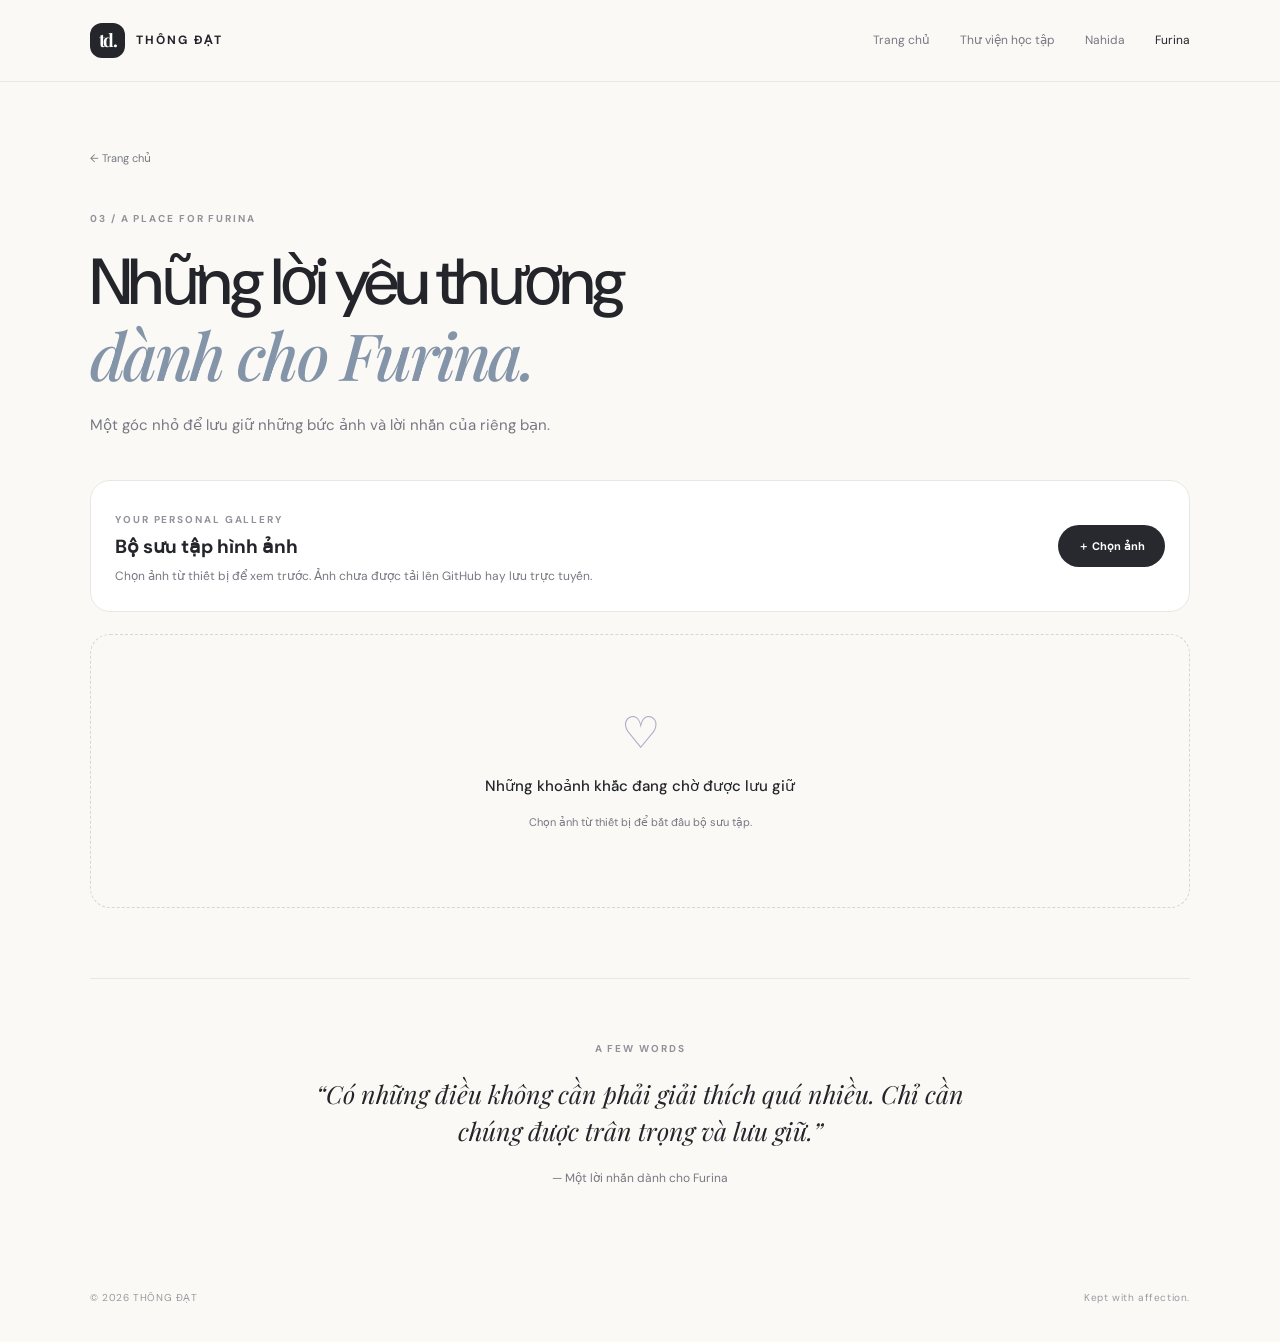
==== furina/index.html @ bb01f51a "Add files via upload" ====
<!doctype html>
<html lang="vi">
<head>
  <meta charset="utf-8"><meta name="viewport" content="width=device-width, initial-scale=1">
  <meta name="theme-color" content="#faf9f6"><title>Những lời yêu thương dành cho Furina — Thông Đạt</title>
  <link rel="icon" type="image/png" href="../favicon.png"><link rel="stylesheet" href="../assets/css/style.css">
  <script src="../assets/js/main.js" defer></script>
</head>
<body>
<header class="site-header"><a class="brand" href="../index.html"><span class="brand-mark">td.</span><span>THÔNG ĐẠT</span></a><button class="menu-toggle" aria-label="Mở menu" aria-expanded="false">☰</button><nav class="main-nav"><a href="../index.html">Trang chủ</a><a href="../study/index.html">Thư viện học tập</a><a href="../nahida/index.html">Nahida</a><a class="active" href="index.html">Furina</a></nav></header>
<main class="container subpage">
  <a class="back-link" href="../index.html">← Trang chủ</a><p class="eyebrow">03 / A PLACE FOR FURINA</p>
  <h1 class="page-title">Những lời yêu thương<br><span class="serif-accent">dành cho Furina.</span></h1>
  <p class="page-intro">Một góc nhỏ để lưu giữ những bức ảnh và lời nhắn của riêng bạn.</p>
  <section class="upload-panel">
    <div><span class="eyebrow">YOUR PERSONAL GALLERY</span><h2>Bộ sưu tập hình ảnh</h2><p class="muted">Chọn ảnh từ thiết bị để xem trước. Ảnh chưa được tải lên GitHub hay lưu trực tuyến.</p></div>
    <label class="button button-dark upload-button">＋ Chọn ảnh<input id="photo-upload" type="file" accept="image/*" multiple hidden></label>
  </section>
  <div class="gallery-grid" id="gallery-grid">
    <div class="gallery-empty"><span>♡</span><h3>Những khoảnh khắc đang chờ được lưu giữ</h3><p>Chọn ảnh từ thiết bị để bắt đầu bộ sưu tập.</p></div>
  </div>
  <section class="love-note"><span class="eyebrow">A FEW WORDS</span><p>“Có những điều không cần phải giải thích quá nhiều. Chỉ cần chúng được trân trọng và lưu giữ.”</p><span class="muted">— Một lời nhắn dành cho Furina</span></section>
</main>
<footer class="site-footer container"><span>© <span data-year></span> THÔNG ĐẠT</span><span>Kept with affection.</span></footer>
<dialog class="lightbox" id="lightbox"><button class="dialog-close" aria-label="Đóng">×</button><button class="lightbox-prev" aria-label="Ảnh trước">‹</button><img id="lightbox-image" alt="Ảnh trong bộ sưu tập"><button class="lightbox-next" aria-label="Ảnh tiếp theo">›</button><p id="lightbox-caption"></p></dialog>
</body></html>
---- assets/css/style.css ----
@import url('https://fonts.googleapis.com/css2?family=DM+Sans:wght@400;500;600;700&family=Playfair+Display:ital,wght@0,500;0,600;1,500;1,600&display=swap');
:root{--bg:#faf9f6;--paper:#fff;--ink:#24252a;--muted:#777982;--line:#e9e7e1;--blue:#e9f0f8;--green:#edf2e8;--lilac:#f0edf6;--peach:#f7eee8;--accent:#657d9c;--radius:22px}
*{box-sizing:border-box}html{scroll-behavior:smooth}body{margin:0;background:var(--bg);color:var(--ink);font-family:'DM Sans',sans-serif;line-height:1.65}a{color:inherit;text-decoration:none}button,input{font:inherit}.container{width:min(1100px,calc(100% - 48px));margin-inline:auto}
.site-header{height:82px;padding:0 max(24px,calc((100% - 1100px)/2));display:flex;align-items:center;justify-content:space-between;border-bottom:1px solid var(--line);background:rgba(250,249,246,.88);backdrop-filter:blur(14px);position:sticky;top:0;z-index:20}.brand{display:flex;align-items:center;gap:11px;font-size:12px;font-weight:700;letter-spacing:.16em}.brand-mark{width:35px;height:35px;border-radius:12px;background:#25262b;color:white;display:grid;place-items:center;font-family:'Playfair Display',serif;font-size:18px;letter-spacing:-.08em}.main-nav{display:flex;gap:30px}.main-nav a{font-size:12px;color:var(--muted);transition:color .2s}.main-nav a:hover,.main-nav a.active{color:var(--ink)}.menu-toggle{display:none;border:0;background:none;font-size:22px}
.hero{min-height:540px;padding-top:130px;position:relative}.eyebrow{font-size:10px;letter-spacing:.19em;font-weight:700;color:#92939a;margin:0 0 18px}.status-dot{display:inline-block;width:7px;height:7px;background:#8ca58a;border-radius:50%;margin-right:8px}.hero h1,.page-title{font-size:clamp(44px,7vw,76px);line-height:1.12;letter-spacing:-.055em;font-weight:500;margin:0;max-width:760px}.serif-accent{font-family:'Playfair Display',serif;font-weight:500;font-style:italic;letter-spacing:-.045em;color:#8494a9}.hero-copy,.page-intro{color:var(--muted);max-width:500px;font-size:15px;margin:24px 0 28px}.text-link{font-size:12px;font-weight:700;border-bottom:1px solid #aaa;padding-bottom:8px}.text-link span{margin-left:12px}.hero-decoration{position:absolute;right:9%;top:145px;width:190px;height:190px;border:1px solid #e4e1da;border-radius:50%;display:grid;place-items:center;color:#c5c0b6;font-size:46px}.hero-decoration:before,.hero-decoration:after{content:"";position:absolute;border:1px solid #e4e1da;border-radius:50%;inset:17px}.hero-decoration:after{inset:35px}.hero-decoration i{position:absolute;width:8px;height:8px;background:#c2c9d1;border-radius:50%;top:16px;right:37px}
.explore-section{padding:54px 0 105px}.section-heading{display:flex;justify-content:space-between;align-items:end;margin-bottom:27px}.section-heading h2{font-size:29px;font-weight:500;letter-spacing:-.04em;margin:0}.muted{color:var(--muted);font-size:12px}.feature-grid{display:grid;grid-template-columns:repeat(3,1fr);gap:16px}.feature-card{min-height:310px;padding:24px;border:1px solid var(--line);border-radius:var(--radius);background:var(--paper);display:flex;flex-direction:column;justify-content:space-between;transition:transform .25s,box-shadow .25s}.feature-card:hover{transform:translateY(-5px);box-shadow:0 18px 45px #24252a0b}.card-top{display:flex;justify-content:space-between;align-items:center}.number,.resource-type{font-size:9px;letter-spacing:.15em;color:#92939a;font-weight:700}.round-arrow{width:30px;height:30px;border:1px solid var(--line);border-radius:50%;display:grid;place-items:center}.feature-icon{width:49px;height:49px;border-radius:16px;display:grid;place-items:center;font-size:25px;margin:28px 0 18px}.icon-blue{background:var(--blue);color:#718ba9}.icon-green{background:var(--green);color:#829b78}.icon-lilac{background:var(--lilac);color:#9b8bb5}.feature-card h3{font-size:20px;line-height:1.3;font-weight:600;letter-spacing:-.035em;margin:0 0 9px}.feature-card p{font-size:12px;color:var(--muted);margin:0;max-width:270px}.card-link{font-size:11px;font-weight:700;margin-top:25px}.card-link span{margin-left:8px}.quote-strip{padding:60px 24px;text-align:center;background:#f1f0ec}.quote-strip p{font:italic 27px 'Playfair Display',serif;margin:0 0 10px}.quote-strip span{font-size:9px;letter-spacing:.2em;color:var(--muted)}
.site-footer{padding:25px 0 35px;display:flex;justify-content:space-between;color:#99999e;font-size:10px;letter-spacing:.06em}
.subpage{padding-top:62px;min-height:75vh}.back-link{font-size:11px;color:var(--muted);display:inline-block;margin-bottom:44px}.page-title{font-size:clamp(42px,6vw,65px)}.page-intro{margin-top:17px;margin-bottom:42px}
.library-toolbar{display:flex;justify-content:space-between;align-items:center;gap:20px;margin:42px 0 24px}.search-box{display:flex;align-items:center;gap:10px;background:white;border:1px solid var(--line);border-radius:12px;padding:0 14px;height:43px;min-width:230px}.search-box span{font-size:22px;color:#999}.search-box input{border:0;outline:0;width:100%;background:transparent;font-size:12px}.filters{display:flex;gap:7px;flex-wrap:wrap}.filter-btn{border:1px solid var(--line);background:transparent;border-radius:30px;padding:8px 14px;font-size:10px;color:var(--muted);cursor:pointer}.filter-btn.active,.filter-btn:hover{background:#292a30;border-color:#292a30;color:white}.resource-grid{display:grid;grid-template-columns:repeat(3,1fr);gap:14px;margin-bottom:85px}.resource-card{background:white;border:1px solid var(--line);border-radius:18px;padding:21px;min-height:230px;transition:transform .2s}.resource-card:hover{transform:translateY(-3px)}.resource-symbol{width:43px;height:43px;border-radius:13px;display:grid;place-items:center;font:22px 'Playfair Display',serif;margin:18px 0 13px}.resource-symbol.blue{background:var(--blue);color:#718ba9}.resource-symbol.lilac{background:var(--lilac);color:#9381b0}.resource-symbol.green{background:var(--green);color:#829b78}.resource-symbol.peach{background:var(--peach);color:#b18b72}.resource-card h3{font-size:16px;margin:0 0 5px}.resource-card p{font-size:11px;color:var(--muted);margin:0 0 13px}.resource-open{border:0;background:none;padding:0;font-size:10px;font-weight:700;cursor:pointer}.empty-state{padding:35px;text-align:center;color:var(--muted);font-size:13px}
.placeholder-panel{max-width:760px;margin:0 auto 90px;padding:60px 7%;border:1px solid var(--line);border-radius:26px;background:white;text-align:center}.placeholder-panel .feature-icon{margin:0 auto 25px}.placeholder-panel .page-title{font-size:48px}.placeholder-panel .page-intro{margin:18px auto 25px}.notice{padding:18px;background:#f7f6f2;border-radius:14px;text-align:left;font-size:12px;color:var(--muted);margin:25px 0}.notice strong{color:var(--ink)}code{font-size:11px;background:#eeede8;padding:2px 5px;border-radius:4px}
.button{display:inline-flex;justify-content:center;align-items:center;border-radius:30px;padding:12px 20px;font-size:11px;font-weight:700;cursor:pointer;border:0}.button-dark{background:#28292e;color:white}.button-dark:hover{background:#4b4c53}
.upload-panel{display:flex;justify-content:space-between;align-items:center;gap:20px;background:white;border:1px solid var(--line);border-radius:20px;padding:24px;margin:35px 0 22px}.upload-panel h2{font-size:19px;margin:0 0 4px}.upload-panel p{margin:0}.upload-button{white-space:nowrap}.gallery-grid{display:grid;grid-template-columns:repeat(3,1fr);gap:14px;margin-bottom:70px}.gallery-empty{grid-column:1/-1;text-align:center;border:1px dashed #d9d6cf;border-radius:20px;padding:65px 20px;color:var(--muted)}.gallery-empty>span{font:44px 'Playfair Display',serif;color:#b5a7c8}.gallery-empty h3{font-size:15px;color:var(--ink);font-weight:500}.gallery-empty p{font-size:11px}.gallery-item{position:relative;aspect-ratio:4/5;border-radius:16px;overflow:hidden;background:#efeee9;cursor:pointer}.gallery-item img{width:100%;height:100%;object-fit:cover;display:block;transition:transform .4s}.gallery-item:hover img{transform:scale(1.04)}.remove-photo{position:absolute;right:9px;top:9px;width:30px;height:30px;border:0;border-radius:50%;background:#fff;color:#333;cursor:pointer}.love-note{text-align:center;padding:55px 15px 75px;border-top:1px solid var(--line)}.love-note p{font:italic 25px/1.5 'Playfair Display',serif;max-width:650px;margin:14px auto}
.detail-dialog,.lightbox{border:0;border-radius:22px;padding:35px;max-width:min(480px,calc(100% - 30px));box-shadow:0 25px 90px #1112}.detail-dialog::backdrop,.lightbox::backdrop{background:#20212a88;backdrop-filter:blur(5px)}.detail-dialog h2{font-size:24px}.detail-dialog p:not(.eyebrow){font-size:13px;color:var(--muted)}.dialog-close{position:absolute;right:14px;top:10px;border:0;background:none;font-size:26px;cursor:pointer}.dialog-ok{margin-top:12px}.lightbox{background:#17181d;color:white;width:min(900px,95vw);max-width:95vw;padding:45px 65px 25px;text-align:center}.lightbox img{max-width:100%;max-height:72vh;object-fit:contain}.lightbox .dialog-close{color:white}.lightbox-prev,.lightbox-next{position:absolute;top:50%;border:0;background:#ffffff22;color:white;border-radius:50%;width:38px;height:38px;font-size:25px;cursor:pointer}.lightbox-prev{left:13px}.lightbox-next{right:13px}#lightbox-caption{font-size:11px;color:#ddd}
@media(max-width:800px){.feature-grid,.resource-grid,.gallery-grid{grid-template-columns:repeat(2,1fr)}.hero-decoration{right:3%;opacity:.55;transform:scale(.8)}.main-nav{gap:15px}.main-nav a{font-size:11px}}
@media(max-width:600px){.container{width:calc(100% - 36px)}.site-header{height:68px;padding:0 18px}.menu-toggle{display:block}.main-nav{display:none;position:absolute;top:68px;left:0;right:0;background:var(--bg);padding:18px;flex-direction:column;border-bottom:1px solid var(--line);gap:17px}.main-nav.open{display:flex}.hero{padding-top:95px;min-height:480px}.hero-decoration{top:235px;right:0;transform:scale(.58);transform-origin:top right;opacity:.4}.hero-copy{max-width:310px}.section-heading{align-items:start;gap:10px;flex-direction:column}.explore-section{padding:30px 0 65px}.feature-grid,.resource-grid,.gallery-grid{grid-template-columns:1fr}.feature-card{min-height:265px}.library-toolbar{align-items:stretch;flex-direction:column}.search-box{width:100%}.filters{gap:6px}.filter-btn{padding:8px 11px}.upload-panel{align-items:flex-start;flex-direction:column}.placeholder-panel{padding:40px 20px}.placeholder-panel .page-title{font-size:37px}.site-footer{font-size:9px}.lightbox{padding:45px 38px 20px}}
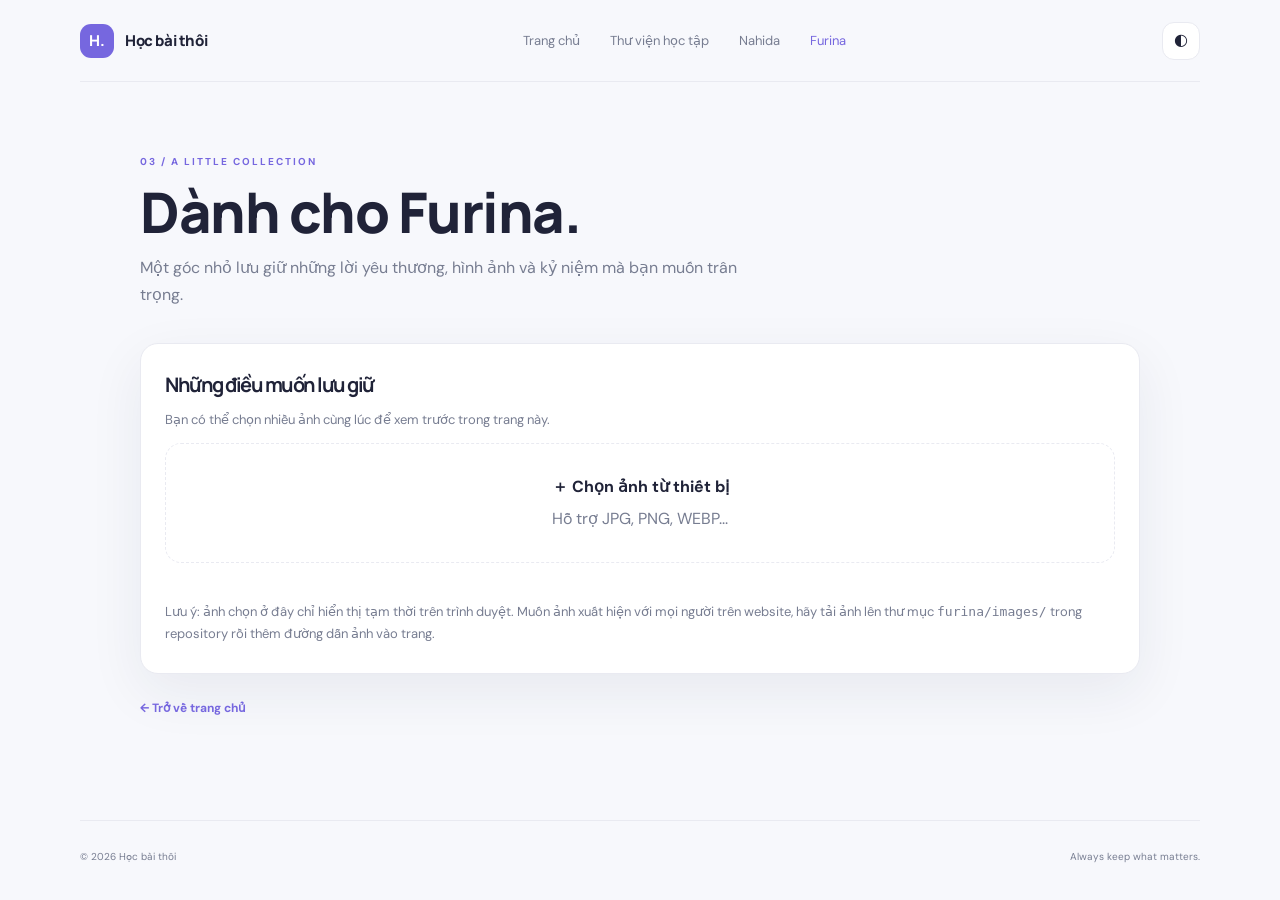
==== commit 4e5a1e2d: "Add files via upload" ====
--- a/furina/index.html
+++ b/furina/index.html
@@ -1,26 +1,29 @@
 <!doctype html>
 <html lang="vi">
 <head>
-  <meta charset="utf-8"><meta name="viewport" content="width=device-width, initial-scale=1">
-  <meta name="theme-color" content="#faf9f6"><title>Những lời yêu thương dành cho Furina — Thông Đạt</title>
-  <link rel="icon" type="image/png" href="../favicon.png"><link rel="stylesheet" href="../assets/css/style.css">
-  <script src="../assets/js/main.js" defer></script>
+  <meta charset="utf-8"><meta name="viewport" content="width=device-width,initial-scale=1">
+  <title>Dành cho Furina | Học bài thôi</title>
+  <link rel="icon" href="/favicon.png?v=2" type="image/png">
+  <link rel="stylesheet" href="/assets/css/style.css"><script src="/assets/js/main.js" defer></script>
 </head>
 <body>
-<header class="site-header"><a class="brand" href="../index.html"><span class="brand-mark">td.</span><span>THÔNG ĐẠT</span></a><button class="menu-toggle" aria-label="Mở menu" aria-expanded="false">☰</button><nav class="main-nav"><a href="../index.html">Trang chủ</a><a href="../study/index.html">Thư viện học tập</a><a href="../nahida/index.html">Nahida</a><a class="active" href="index.html">Furina</a></nav></header>
-<main class="container subpage">
-  <a class="back-link" href="../index.html">← Trang chủ</a><p class="eyebrow">03 / A PLACE FOR FURINA</p>
-  <h1 class="page-title">Những lời yêu thương<br><span class="serif-accent">dành cho Furina.</span></h1>
-  <p class="page-intro">Một góc nhỏ để lưu giữ những bức ảnh và lời nhắn của riêng bạn.</p>
-  <section class="upload-panel">
-    <div><span class="eyebrow">YOUR PERSONAL GALLERY</span><h2>Bộ sưu tập hình ảnh</h2><p class="muted">Chọn ảnh từ thiết bị để xem trước. Ảnh chưa được tải lên GitHub hay lưu trực tuyến.</p></div>
-    <label class="button button-dark upload-button">＋ Chọn ảnh<input id="photo-upload" type="file" accept="image/*" multiple hidden></label>
+<header class="site-header">
+  <a class="brand" href="/"><span class="brand-mark">H.</span><span>Học bài thôi</span></a>
+  <nav class="top-nav"><a href="/">Trang chủ</a><a href="/study/">Thư viện học tập</a><a href="/nawish.html">Nahida</a><a class="active" href="/furina/">Furina</a></nav>
+  <div class="header-actions"><button class="theme-toggle" data-theme-toggle aria-label="Đổi màu giao diện">◐</button><button class="menu-toggle" data-menu-toggle aria-label="Mở menu">☰</button></div>
+</header>
+<main class="page-main">
+  <p class="page-kicker">03 / A LITTLE COLLECTION</p>
+  <h1 class="page-title">Dành cho Furina.</h1>
+  <p class="page-intro">Một góc nhỏ lưu giữ những lời yêu thương, hình ảnh và kỷ niệm mà bạn muốn trân trọng.</p>
+  <section class="panel">
+    <h2>Những điều muốn lưu giữ</h2>
+    <p>Bạn có thể chọn nhiều ảnh cùng lúc để xem trước trong trang này.</p>
+    <label class="upload-zone"><strong>＋ Chọn ảnh từ thiết bị</strong><span>Hỗ trợ JPG, PNG, WEBP...</span><input data-photo-upload type="file" accept="image/*" multiple></label>
+    <div class="photo-grid" data-photo-grid></div>
+    <p class="muted" style="margin-top:18px">Lưu ý: ảnh chọn ở đây chỉ hiển thị tạm thời trên trình duyệt. Muốn ảnh xuất hiện với mọi người trên website, hãy tải ảnh lên thư mục <code>furina/images/</code> trong repository rồi thêm đường dẫn ảnh vào trang.</p>
   </section>
-  <div class="gallery-grid" id="gallery-grid">
-    <div class="gallery-empty"><span>♡</span><h3>Những khoảnh khắc đang chờ được lưu giữ</h3><p>Chọn ảnh từ thiết bị để bắt đầu bộ sưu tập.</p></div>
-  </div>
-  <section class="love-note"><span class="eyebrow">A FEW WORDS</span><p>“Có những điều không cần phải giải thích quá nhiều. Chỉ cần chúng được trân trọng và lưu giữ.”</p><span class="muted">— Một lời nhắn dành cho Furina</span></section>
+  <a class="back-link" href="/">← Trở về trang chủ</a>
 </main>
-<footer class="site-footer container"><span>© <span data-year></span> THÔNG ĐẠT</span><span>Kept with affection.</span></footer>
-<dialog class="lightbox" id="lightbox"><button class="dialog-close" aria-label="Đóng">×</button><button class="lightbox-prev" aria-label="Ảnh trước">‹</button><img id="lightbox-image" alt="Ảnh trong bộ sưu tập"><button class="lightbox-next" aria-label="Ảnh tiếp theo">›</button><p id="lightbox-caption"></p></dialog>
-</body></html>+<footer class="site-footer"><span>© <span data-year></span> Học bài thôi</span><span>Always keep what matters.</span></footer>
+</body></html>
--- a/assets/css/style.css
+++ b/assets/css/style.css
@@ -1,15 +1,100 @@
-@import url('https://fonts.googleapis.com/css2?family=DM+Sans:wght@400;500;600;700&family=Playfair+Display:ital,wght@0,500;0,600;1,500;1,600&display=swap');
-:root{--bg:#faf9f6;--paper:#fff;--ink:#24252a;--muted:#777982;--line:#e9e7e1;--blue:#e9f0f8;--green:#edf2e8;--lilac:#f0edf6;--peach:#f7eee8;--accent:#657d9c;--radius:22px}
-*{box-sizing:border-box}html{scroll-behavior:smooth}body{margin:0;background:var(--bg);color:var(--ink);font-family:'DM Sans',sans-serif;line-height:1.65}a{color:inherit;text-decoration:none}button,input{font:inherit}.container{width:min(1100px,calc(100% - 48px));margin-inline:auto}
-.site-header{height:82px;padding:0 max(24px,calc((100% - 1100px)/2));display:flex;align-items:center;justify-content:space-between;border-bottom:1px solid var(--line);background:rgba(250,249,246,.88);backdrop-filter:blur(14px);position:sticky;top:0;z-index:20}.brand{display:flex;align-items:center;gap:11px;font-size:12px;font-weight:700;letter-spacing:.16em}.brand-mark{width:35px;height:35px;border-radius:12px;background:#25262b;color:white;display:grid;place-items:center;font-family:'Playfair Display',serif;font-size:18px;letter-spacing:-.08em}.main-nav{display:flex;gap:30px}.main-nav a{font-size:12px;color:var(--muted);transition:color .2s}.main-nav a:hover,.main-nav a.active{color:var(--ink)}.menu-toggle{display:none;border:0;background:none;font-size:22px}
-.hero{min-height:540px;padding-top:130px;position:relative}.eyebrow{font-size:10px;letter-spacing:.19em;font-weight:700;color:#92939a;margin:0 0 18px}.status-dot{display:inline-block;width:7px;height:7px;background:#8ca58a;border-radius:50%;margin-right:8px}.hero h1,.page-title{font-size:clamp(44px,7vw,76px);line-height:1.12;letter-spacing:-.055em;font-weight:500;margin:0;max-width:760px}.serif-accent{font-family:'Playfair Display',serif;font-weight:500;font-style:italic;letter-spacing:-.045em;color:#8494a9}.hero-copy,.page-intro{color:var(--muted);max-width:500px;font-size:15px;margin:24px 0 28px}.text-link{font-size:12px;font-weight:700;border-bottom:1px solid #aaa;padding-bottom:8px}.text-link span{margin-left:12px}.hero-decoration{position:absolute;right:9%;top:145px;width:190px;height:190px;border:1px solid #e4e1da;border-radius:50%;display:grid;place-items:center;color:#c5c0b6;font-size:46px}.hero-decoration:before,.hero-decoration:after{content:"";position:absolute;border:1px solid #e4e1da;border-radius:50%;inset:17px}.hero-decoration:after{inset:35px}.hero-decoration i{position:absolute;width:8px;height:8px;background:#c2c9d1;border-radius:50%;top:16px;right:37px}
-.explore-section{padding:54px 0 105px}.section-heading{display:flex;justify-content:space-between;align-items:end;margin-bottom:27px}.section-heading h2{font-size:29px;font-weight:500;letter-spacing:-.04em;margin:0}.muted{color:var(--muted);font-size:12px}.feature-grid{display:grid;grid-template-columns:repeat(3,1fr);gap:16px}.feature-card{min-height:310px;padding:24px;border:1px solid var(--line);border-radius:var(--radius);background:var(--paper);display:flex;flex-direction:column;justify-content:space-between;transition:transform .25s,box-shadow .25s}.feature-card:hover{transform:translateY(-5px);box-shadow:0 18px 45px #24252a0b}.card-top{display:flex;justify-content:space-between;align-items:center}.number,.resource-type{font-size:9px;letter-spacing:.15em;color:#92939a;font-weight:700}.round-arrow{width:30px;height:30px;border:1px solid var(--line);border-radius:50%;display:grid;place-items:center}.feature-icon{width:49px;height:49px;border-radius:16px;display:grid;place-items:center;font-size:25px;margin:28px 0 18px}.icon-blue{background:var(--blue);color:#718ba9}.icon-green{background:var(--green);color:#829b78}.icon-lilac{background:var(--lilac);color:#9b8bb5}.feature-card h3{font-size:20px;line-height:1.3;font-weight:600;letter-spacing:-.035em;margin:0 0 9px}.feature-card p{font-size:12px;color:var(--muted);margin:0;max-width:270px}.card-link{font-size:11px;font-weight:700;margin-top:25px}.card-link span{margin-left:8px}.quote-strip{padding:60px 24px;text-align:center;background:#f1f0ec}.quote-strip p{font:italic 27px 'Playfair Display',serif;margin:0 0 10px}.quote-strip span{font-size:9px;letter-spacing:.2em;color:var(--muted)}
-.site-footer{padding:25px 0 35px;display:flex;justify-content:space-between;color:#99999e;font-size:10px;letter-spacing:.06em}
-.subpage{padding-top:62px;min-height:75vh}.back-link{font-size:11px;color:var(--muted);display:inline-block;margin-bottom:44px}.page-title{font-size:clamp(42px,6vw,65px)}.page-intro{margin-top:17px;margin-bottom:42px}
-.library-toolbar{display:flex;justify-content:space-between;align-items:center;gap:20px;margin:42px 0 24px}.search-box{display:flex;align-items:center;gap:10px;background:white;border:1px solid var(--line);border-radius:12px;padding:0 14px;height:43px;min-width:230px}.search-box span{font-size:22px;color:#999}.search-box input{border:0;outline:0;width:100%;background:transparent;font-size:12px}.filters{display:flex;gap:7px;flex-wrap:wrap}.filter-btn{border:1px solid var(--line);background:transparent;border-radius:30px;padding:8px 14px;font-size:10px;color:var(--muted);cursor:pointer}.filter-btn.active,.filter-btn:hover{background:#292a30;border-color:#292a30;color:white}.resource-grid{display:grid;grid-template-columns:repeat(3,1fr);gap:14px;margin-bottom:85px}.resource-card{background:white;border:1px solid var(--line);border-radius:18px;padding:21px;min-height:230px;transition:transform .2s}.resource-card:hover{transform:translateY(-3px)}.resource-symbol{width:43px;height:43px;border-radius:13px;display:grid;place-items:center;font:22px 'Playfair Display',serif;margin:18px 0 13px}.resource-symbol.blue{background:var(--blue);color:#718ba9}.resource-symbol.lilac{background:var(--lilac);color:#9381b0}.resource-symbol.green{background:var(--green);color:#829b78}.resource-symbol.peach{background:var(--peach);color:#b18b72}.resource-card h3{font-size:16px;margin:0 0 5px}.resource-card p{font-size:11px;color:var(--muted);margin:0 0 13px}.resource-open{border:0;background:none;padding:0;font-size:10px;font-weight:700;cursor:pointer}.empty-state{padding:35px;text-align:center;color:var(--muted);font-size:13px}
-.placeholder-panel{max-width:760px;margin:0 auto 90px;padding:60px 7%;border:1px solid var(--line);border-radius:26px;background:white;text-align:center}.placeholder-panel .feature-icon{margin:0 auto 25px}.placeholder-panel .page-title{font-size:48px}.placeholder-panel .page-intro{margin:18px auto 25px}.notice{padding:18px;background:#f7f6f2;border-radius:14px;text-align:left;font-size:12px;color:var(--muted);margin:25px 0}.notice strong{color:var(--ink)}code{font-size:11px;background:#eeede8;padding:2px 5px;border-radius:4px}
-.button{display:inline-flex;justify-content:center;align-items:center;border-radius:30px;padding:12px 20px;font-size:11px;font-weight:700;cursor:pointer;border:0}.button-dark{background:#28292e;color:white}.button-dark:hover{background:#4b4c53}
-.upload-panel{display:flex;justify-content:space-between;align-items:center;gap:20px;background:white;border:1px solid var(--line);border-radius:20px;padding:24px;margin:35px 0 22px}.upload-panel h2{font-size:19px;margin:0 0 4px}.upload-panel p{margin:0}.upload-button{white-space:nowrap}.gallery-grid{display:grid;grid-template-columns:repeat(3,1fr);gap:14px;margin-bottom:70px}.gallery-empty{grid-column:1/-1;text-align:center;border:1px dashed #d9d6cf;border-radius:20px;padding:65px 20px;color:var(--muted)}.gallery-empty>span{font:44px 'Playfair Display',serif;color:#b5a7c8}.gallery-empty h3{font-size:15px;color:var(--ink);font-weight:500}.gallery-empty p{font-size:11px}.gallery-item{position:relative;aspect-ratio:4/5;border-radius:16px;overflow:hidden;background:#efeee9;cursor:pointer}.gallery-item img{width:100%;height:100%;object-fit:cover;display:block;transition:transform .4s}.gallery-item:hover img{transform:scale(1.04)}.remove-photo{position:absolute;right:9px;top:9px;width:30px;height:30px;border:0;border-radius:50%;background:#fff;color:#333;cursor:pointer}.love-note{text-align:center;padding:55px 15px 75px;border-top:1px solid var(--line)}.love-note p{font:italic 25px/1.5 'Playfair Display',serif;max-width:650px;margin:14px auto}
-.detail-dialog,.lightbox{border:0;border-radius:22px;padding:35px;max-width:min(480px,calc(100% - 30px));box-shadow:0 25px 90px #1112}.detail-dialog::backdrop,.lightbox::backdrop{background:#20212a88;backdrop-filter:blur(5px)}.detail-dialog h2{font-size:24px}.detail-dialog p:not(.eyebrow){font-size:13px;color:var(--muted)}.dialog-close{position:absolute;right:14px;top:10px;border:0;background:none;font-size:26px;cursor:pointer}.dialog-ok{margin-top:12px}.lightbox{background:#17181d;color:white;width:min(900px,95vw);max-width:95vw;padding:45px 65px 25px;text-align:center}.lightbox img{max-width:100%;max-height:72vh;object-fit:contain}.lightbox .dialog-close{color:white}.lightbox-prev,.lightbox-next{position:absolute;top:50%;border:0;background:#ffffff22;color:white;border-radius:50%;width:38px;height:38px;font-size:25px;cursor:pointer}.lightbox-prev{left:13px}.lightbox-next{right:13px}#lightbox-caption{font-size:11px;color:#ddd}
-@media(max-width:800px){.feature-grid,.resource-grid,.gallery-grid{grid-template-columns:repeat(2,1fr)}.hero-decoration{right:3%;opacity:.55;transform:scale(.8)}.main-nav{gap:15px}.main-nav a{font-size:11px}}
-@media(max-width:600px){.container{width:calc(100% - 36px)}.site-header{height:68px;padding:0 18px}.menu-toggle{display:block}.main-nav{display:none;position:absolute;top:68px;left:0;right:0;background:var(--bg);padding:18px;flex-direction:column;border-bottom:1px solid var(--line);gap:17px}.main-nav.open{display:flex}.hero{padding-top:95px;min-height:480px}.hero-decoration{top:235px;right:0;transform:scale(.58);transform-origin:top right;opacity:.4}.hero-copy{max-width:310px}.section-heading{align-items:start;gap:10px;flex-direction:column}.explore-section{padding:30px 0 65px}.feature-grid,.resource-grid,.gallery-grid{grid-template-columns:1fr}.feature-card{min-height:265px}.library-toolbar{align-items:stretch;flex-direction:column}.search-box{width:100%}.filters{gap:6px}.filter-btn{padding:8px 11px}.upload-panel{align-items:flex-start;flex-direction:column}.placeholder-panel{padding:40px 20px}.placeholder-panel .page-title{font-size:37px}.site-footer{font-size:9px}.lightbox{padding:45px 38px 20px}}
+@import url('https://fonts.googleapis.com/css2?family=DM+Sans:wght@400;500;600;700&family=Manrope:wght@400;500;600;700;800&display=swap');
+
+:root {
+  color-scheme: light;
+  --bg: #f7f8fc; --surface: #fff; --text: #202338; --muted: #777d91;
+  --line: #e9eaf1; --accent: #7667df; --accent-soft: #efedff;
+  --shadow: 0 18px 55px rgba(35, 38, 70, .07);
+}
+:root[data-theme="blue"] { --accent:#3979c9; --accent-soft:#eaf3ff; }
+:root[data-theme="green"] { --accent:#398b70; --accent-soft:#e9f6f0; }
+:root[data-theme="rose"] { --accent:#cf6f91; --accent-soft:#fff0f5; }
+:root[data-theme="dark"] {
+  color-scheme: dark; --bg:#151722; --surface:#202331; --text:#f2f3fa;
+  --muted:#a4a8ba; --line:#343849; --accent:#a99cff; --accent-soft:#302b49;
+  --shadow:0 18px 55px rgba(0,0,0,.2);
+}
+* { box-sizing:border-box; }
+html { scroll-behavior:smooth; }
+body { margin:0; background:var(--bg); color:var(--text); font-family:"DM Sans",sans-serif; line-height:1.65; transition:background .25s,color .25s; }
+a { color:inherit; text-decoration:none; }
+button { font:inherit; }
+.site-header { width:min(1120px,calc(100% - 48px)); margin:auto; min-height:82px; display:flex; align-items:center; justify-content:space-between; gap:24px; border-bottom:1px solid var(--line); }
+.brand { display:flex; align-items:center; gap:11px; font:800 15px "Manrope",sans-serif; letter-spacing:-.4px; white-space:nowrap; }
+.brand-mark { display:grid; place-items:center; width:34px; height:34px; border-radius:11px; background:var(--accent); color:white; font-size:15px; }
+.top-nav { display:flex; align-items:center; gap:30px; color:var(--muted); font-size:13px; }
+.top-nav a { transition:color .2s; }
+.top-nav a:hover,.top-nav a.active { color:var(--accent); }
+.header-actions { display:flex; gap:8px; }
+.theme-toggle,.menu-toggle { width:38px; height:38px; border:1px solid var(--line); border-radius:12px; background:var(--surface); color:var(--text); cursor:pointer; }
+.menu-toggle { display:none; }
+.home-main,.page-main { width:min(1000px,calc(100% - 48px)); margin:auto; }
+.hero { padding:100px 0 82px; max-width:720px; }
+.eyebrow { color:var(--accent); font-size:10px; font-weight:700; letter-spacing:2px; margin:0 0 18px; }
+.status-dot { display:inline-block; width:7px; height:7px; margin-right:8px; border-radius:50%; background:#64bb91; box-shadow:0 0 0 4px rgba(100,187,145,.13); }
+h1,h2,h3,p { margin-top:0; }
+h1,h2,h3 { font-family:"Manrope",sans-serif; letter-spacing:-1.5px; }
+h1 { font-size:clamp(44px,7vw,76px); line-height:1.12; margin-bottom:22px; font-weight:800; }
+.accent-text { color:var(--accent); }
+.hero-copy { color:var(--muted); max-width:510px; font-size:16px; margin-bottom:28px; }
+.primary-button { display:inline-flex; align-items:center; gap:28px; padding:13px 19px; border-radius:12px; background:var(--accent); color:#fff; font-size:13px; font-weight:700; box-shadow:0 8px 22px color-mix(in srgb,var(--accent) 25%,transparent); transition:transform .2s; }
+.primary-button:hover { transform:translateY(-3px); }
+.hero-note { margin-top:58px; color:var(--muted); font-size:9px; letter-spacing:2.5px; }
+.section-wrap { padding:10px 0 76px; }
+.section-heading { display:flex; align-items:end; justify-content:space-between; gap:20px; margin-bottom:24px; }
+.section-heading .eyebrow { margin-bottom:6px; }
+h2 { font-size:29px; margin-bottom:0; }
+.muted { color:var(--muted); font-size:12px; margin:0 0 5px; }
+.feature-grid { display:grid; grid-template-columns:repeat(3,1fr); gap:16px; }
+.feature-card { display:flex; flex-direction:column; min-height:285px; padding:23px; border:1px solid var(--line); border-radius:19px; background:var(--surface); box-shadow:var(--shadow); transition:transform .25s,border-color .25s; }
+.feature-card:hover { transform:translateY(-6px); border-color:var(--accent); }
+.card-topline { display:flex; justify-content:space-between; color:var(--muted); font-size:9px; letter-spacing:1.2px; }
+.card-arrow { color:var(--accent); font-size:18px; }
+.feature-icon { display:grid; place-items:center; width:43px; height:43px; margin:27px 0 18px; border-radius:14px; background:var(--accent-soft); color:var(--accent); font-size:22px; }
+.feature-card h3 { font-size:18px; margin-bottom:8px; letter-spacing:-.5px; }
+.feature-card p { color:var(--muted); font-size:12px; line-height:1.8; margin-bottom:20px; }
+.card-link { margin-top:auto; color:var(--accent); font-size:11px; font-weight:700; display:flex; justify-content:space-between; }
+.quote-strip { display:flex; align-items:center; gap:17px; padding:24px 0; border-top:1px solid var(--line); color:var(--muted); }
+.quote-strip>span:first-child { color:var(--accent); font:48px Georgia; line-height:1; }
+.quote-strip p { margin:0; font:italic 14px "Manrope",sans-serif; }
+.quote-caption { margin-left:auto; font-size:9px; letter-spacing:1.6px; }
+.site-footer { width:min(1120px,calc(100% - 48px)); margin:0 auto; min-height:72px; border-top:1px solid var(--line); display:flex; justify-content:space-between; align-items:center; color:var(--muted); font-size:10px; }
+.page-main { padding:72px 0 100px; min-height:70vh; }
+.page-kicker { color:var(--accent); font-size:10px; font-weight:700; letter-spacing:2px; }
+.page-title { font-size:clamp(36px,6vw,56px); margin:10px 0 12px; }
+.page-intro { color:var(--muted); max-width:620px; margin-bottom:35px; }
+.panel { padding:24px; border:1px solid var(--line); border-radius:18px; background:var(--surface); box-shadow:var(--shadow); }
+.panel h2 { font-size:20px; margin-bottom:8px; }
+.panel p { color:var(--muted); font-size:13px; }
+.toolbar { display:flex; flex-wrap:wrap; gap:10px; margin-bottom:20px; }
+.search-input,.select-input { min-height:42px; padding:0 13px; border:1px solid var(--line); border-radius:11px; background:var(--surface); color:var(--text); outline:none; }
+.search-input { flex:1; min-width:190px; }
+.search-input:focus,.select-input:focus { border-color:var(--accent); }
+.resource-grid { display:grid; grid-template-columns:repeat(3,1fr); gap:14px; }
+.resource-card { padding:19px; border:1px solid var(--line); border-radius:15px; background:var(--surface); }
+.resource-tag { display:inline-block; padding:4px 8px; border-radius:7px; background:var(--accent-soft); color:var(--accent); font-size:9px; font-weight:700; }
+.resource-card h3 { margin:14px 0 5px; font-size:16px; }
+.resource-card p { margin:0; color:var(--muted); font-size:12px; }
+.upload-zone { display:block; padding:30px; border:1.5px dashed var(--line); border-radius:16px; text-align:center; cursor:pointer; color:var(--muted); }
+.upload-zone strong { display:block; color:var(--text); margin-bottom:5px; }
+.upload-zone input { display:none; }
+.photo-grid { display:grid; grid-template-columns:repeat(3,1fr); gap:14px; margin-top:20px; }
+.photo-item { position:relative; overflow:hidden; border-radius:15px; background:var(--accent-soft); aspect-ratio:4/5; }
+.photo-item img { width:100%; height:100%; object-fit:cover; display:block; }
+.photo-item button { position:absolute; top:9px; right:9px; border:0; border-radius:9px; padding:6px 9px; background:rgba(20,20,30,.72); color:white; cursor:pointer; }
+.empty-state { padding:25px; text-align:center; color:var(--muted); border:1px dashed var(--line); border-radius:14px; font-size:12px; }
+.back-link { display:inline-block; margin-top:25px; color:var(--accent); font-size:12px; font-weight:700; }
+@media(max-width:760px) {
+  .site-header { width:calc(100% - 32px); min-height:70px; }
+  .menu-toggle { display:block; }
+  .top-nav { display:none; position:absolute; z-index:5; top:65px; left:16px; right:16px; padding:15px; flex-direction:column; align-items:stretch; gap:0; border:1px solid var(--line); border-radius:14px; background:var(--surface); box-shadow:var(--shadow); }
+  .top-nav.open { display:flex; }
+  .top-nav a { padding:10px; }
+  .home-main,.page-main { width:calc(100% - 32px); }
+  .hero { padding:76px 0 60px; }
+  .feature-grid,.resource-grid { grid-template-columns:1fr; }
+  .feature-card { min-height:240px; }
+  .section-heading { align-items:start; flex-direction:column; }
+  .photo-grid { grid-template-columns:repeat(2,1fr); }
+  .site-footer { width:calc(100% - 32px); }
+}
